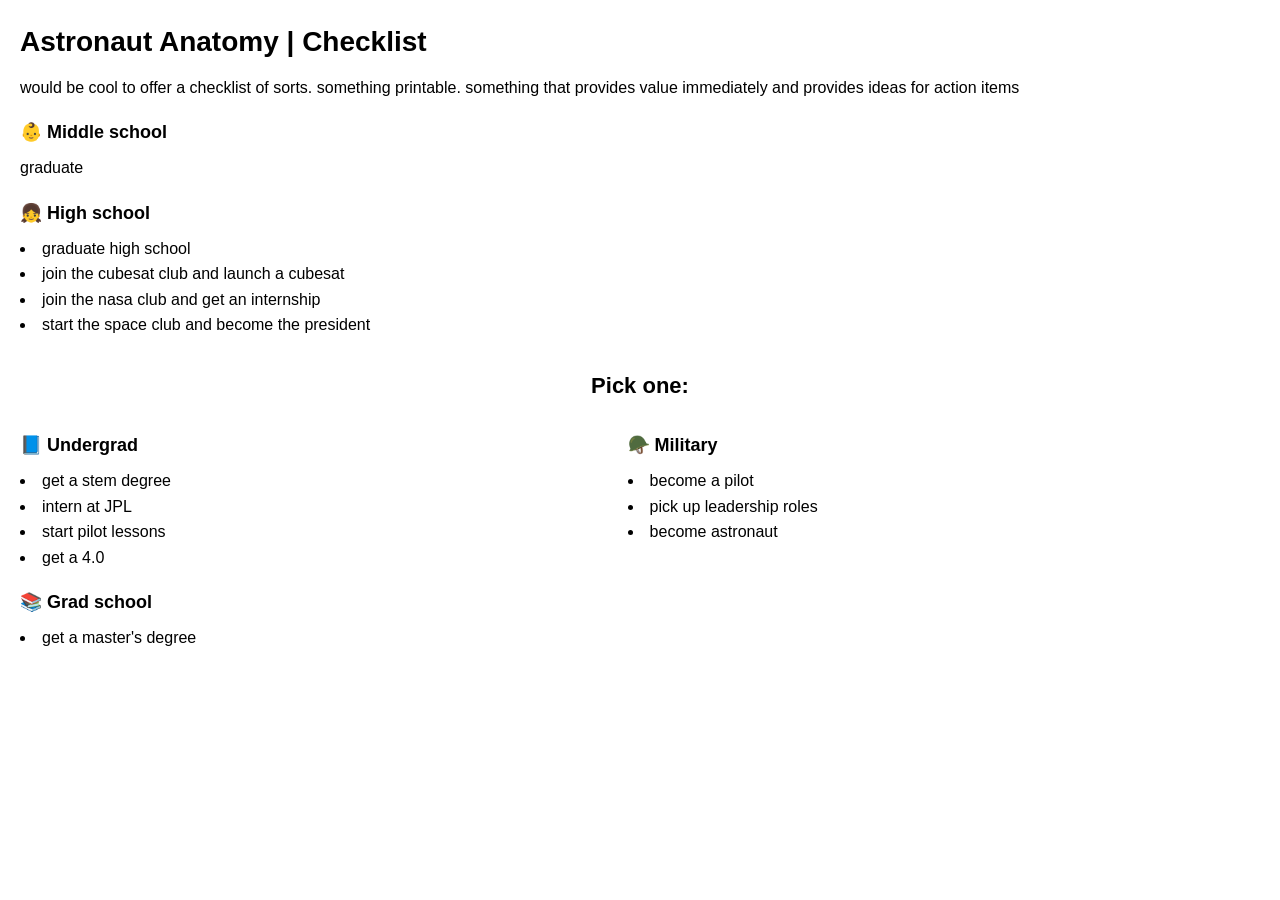
==== checklist.html @ b2e9969a "started checklist" ====
<html>
  <head>
    <meta charset="UTF-8">
    <meta name="viewport" content="width=device-width, initial-scale=1.0">
    <title>Astronaut Anatomy</title>
    <link rel="stylesheet" href="stylesheet.css">

    <style>
      #split {
        display: flex;
        width: 100%
      }
      #left {
        width: 49%
      }
      #right {
        width: 49%;
      }
    </style>
  </head>
    <h1>Astronaut Anatomy | Checklist</h1>
</html>

would be cool to offer a checklist of sorts. something printable. 
something that provides value immediately and provides ideas for action items

<br>
<h3>👶 Middle school</h3>
<p>graduate</p>

<h3>👧 High school</h3>
<li>graduate high school</li>
<li>join the cubesat club and launch a cubesat</li>
<li>join the nasa club and get an internship</li>
<li>start the space club and become the president</li>

<center>
  <h2>Pick one:</h2>
</center>

<div id="split">
  <div id="left">
    <h3>📘 Undergrad</h3>
    <li>get a stem degree</li>
    <li>intern at JPL</li>
    <li>start pilot lessons</li>
    <li>get a 4.0</li>

    <h3>📚 Grad school</h3>
    <li>get a master's degree</li>
  </div>
  <div id="right">
    <h3>🪖 Military</h3>
    <li>become a pilot</li>
    <li>pick up leadership roles</li>
    <li>become astronaut</li>
  </div>
</div>
---- stylesheet.css ----
* {
  box-sizing: border-box;
}

#filters, select {
  font-size: large;
}

body {
  font-family: 'Arial', sans-serif;
  margin: 0;
  padding: 20px;
  background-color: rgb(255, 255, 255);
  color: rgb(0, 0, 0);
  font-size: 16px;
  line-height: 1.6;
}

h1 {
  font-size: 28px;
  margin-bottom: 10px;
}

h2 {
  font-size: 22px;
  margin-top: 30px;
  margin-bottom: 10px;
}

h3 {
  font-size: 18px;
  margin-bottom: 8px;
}

p {
  font-size: 16px;
  margin: 8px 0;
}

em {
  font-style: italic;
}

hr {
  border: none;
  border-top: 1px solid #000;
  margin: 20px 0;
}

table {
  width: 100%;
  border-collapse: collapse;
  font-size: 14px;
}

table th, table td {
  padding: 10px 8px;
  text-align: left;
  border-bottom: 1px solid rgb(100, 100, 100);
}

table th {
  border-bottom: 2px solid #000;
  font-weight: bold;
}

.table-wrapper {
  overflow-x: auto;
  margin-bottom: 20px;
}

.group-section {
  margin-bottom: 50px;
}

@media (max-width: 768px) {
  body {
    padding: 15px;
    font-size: 15px;
  }

  h1 {
    font-size: 24px;
  }

  h2 {
    font-size: 20px;
    margin-top: 25px;
  }

  h3 {
    font-size: 16px;
  }

  p {
    font-size: 15px;
    margin: 6px 0;
  }

  table {
    font-size: 13px;
  }

  table th, table td {
    padding: 8px 6px;
  }

  .table-wrapper {
    overflow-x: auto;
    -webkit-overflow-scrolling: touch;
  }

  .group-section {
    margin-bottom: 40px;
  }
}

@media (max-width: 480px) {
  body {
    padding: 12px;
    font-size: 14px;
  }

  h1 {
    font-size: 20px;
    margin-bottom: 8px;
  }

  h2 {
    font-size: 18px;
    margin-top: 20px;
  }

  h3 {
    font-size: 15px;
    margin-bottom: 6px;
  }

  p {
    font-size: 14px;
    margin: 5px 0;
  }

  table {
    font-size: 12px;
  }

  table th, table td {
    padding: 6px 4px;
  }

  .group-section {
    margin-bottom: 30px;
  }
}

#degreeChart {
  width: 100%;
  max-width: 800px;
  height: 400px;
  display: block;
  margin: 20px auto;
}
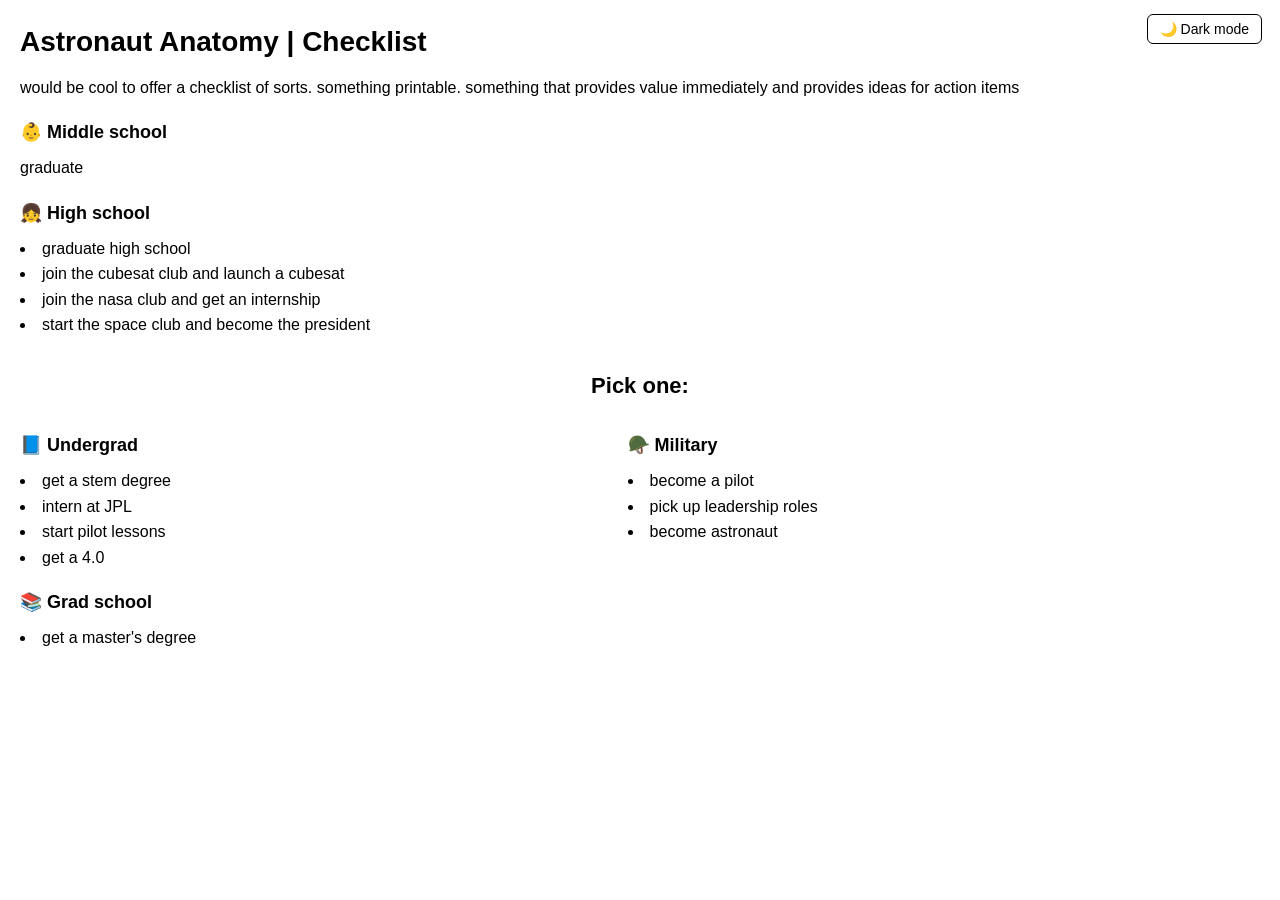
==== commit 433e9180: "Add files via upload" ====
--- a/checklist.html
+++ b/checklist.html
@@ -18,8 +18,11 @@
       }
     </style>
   </head>
+    <button id="dark-mode-toggle">🌙 Dark mode</button>
     <h1>Astronaut Anatomy | Checklist</h1>
 </html>
+
+<script src="darkMode.js"></script>
 
 would be cool to offer a checklist of sorts. something printable. 
 something that provides value immediately and provides ideas for action items
--- a/stylesheet.css
+++ b/stylesheet.css
@@ -1,49 +1,73 @@
-* {
-  box-sizing: border-box;
+:root {
+  --bg: rgb(255, 255, 255);
+  --fg: rgb(0, 0, 0);
+  --fg-muted: rgb(100, 100, 100);
+  --border: #000;
+  --border-row: rgb(100, 100, 100);
+  --select-bg: #fff;
+  --bar-color: #2a6fdb;
+  --bar-label: #000;
 }
 
-#filters, select {
-  font-size: large;
+body.dark-mode {
+  --bg: #0f1117;
+  --fg: #e8eaf0;
+  --fg-muted: #8b95a8;
+  --border: #444;
+  --border-row: #333;
+  --select-bg: #1e2130;
+  --bar-color: #4d9fff;
+  --bar-label: #e8eaf0;
+}
+
+#dark-mode-toggle {
+  position: fixed;
+  top: 14px;
+  right: 18px;
+  z-index: 999;
+  background: var(--select-bg);
+  color: var(--fg);
+  border: 1px solid var(--border);
+  border-radius: 6px;
+  padding: 6px 12px;
+  cursor: pointer;
+  font-size: 14px;
+  transition: background 0.2s, color 0.2s;
+}
+#dark-mode-toggle:hover { opacity: 0.8; }
+
+* { box-sizing: border-box; }
+
+#filters, select { font-size: large; }
+
+select {
+  background-color: var(--select-bg);
+  color: var(--fg);
+  border: 1px solid var(--border);
+  border-radius: 4px;
+  padding: 2px 6px;
 }
 
 body {
   font-family: 'Arial', sans-serif;
   margin: 0;
   padding: 20px;
-  background-color: rgb(255, 255, 255);
-  color: rgb(0, 0, 0);
+  background-color: var(--bg);
+  color: var(--fg);
   font-size: 16px;
   line-height: 1.6;
+  transition: background-color 0.25s, color 0.25s;
 }
 
-h1 {
-  font-size: 28px;
-  margin-bottom: 10px;
-}
-
-h2 {
-  font-size: 22px;
-  margin-top: 30px;
-  margin-bottom: 10px;
-}
-
-h3 {
-  font-size: 18px;
-  margin-bottom: 8px;
-}
-
-p {
-  font-size: 16px;
-  margin: 8px 0;
-}
-
-em {
-  font-style: italic;
-}
+h1 { font-size: 28px; margin-bottom: 10px; }
+h2 { font-size: 22px; margin-top: 30px; margin-bottom: 10px; }
+h3 { font-size: 18px; margin-bottom: 8px; }
+p { font-size: 16px; margin: 8px 0; }
+em { font-style: italic; }
 
 hr {
   border: none;
-  border-top: 1px solid #000;
+  border-top: 1px solid var(--border);
   margin: 20px 0;
 }
 
@@ -56,11 +80,11 @@
 table th, table td {
   padding: 10px 8px;
   text-align: left;
-  border-bottom: 1px solid rgb(100, 100, 100);
+  border-bottom: 1px solid var(--border-row);
 }
 
 table th {
-  border-bottom: 2px solid #000;
+  border-bottom: 2px solid var(--border);
   font-weight: bold;
 }
 
@@ -69,89 +93,29 @@
   margin-bottom: 20px;
 }
 
-.group-section {
-  margin-bottom: 50px;
-}
+.group-section { margin-bottom: 50px; }
 
 @media (max-width: 768px) {
-  body {
-    padding: 15px;
-    font-size: 15px;
-  }
-
-  h1 {
-    font-size: 24px;
-  }
-
-  h2 {
-    font-size: 20px;
-    margin-top: 25px;
-  }
-
-  h3 {
-    font-size: 16px;
-  }
-
-  p {
-    font-size: 15px;
-    margin: 6px 0;
-  }
-
-  table {
-    font-size: 13px;
-  }
-
-  table th, table td {
-    padding: 8px 6px;
-  }
-
-  .table-wrapper {
-    overflow-x: auto;
-    -webkit-overflow-scrolling: touch;
-  }
-
-  .group-section {
-    margin-bottom: 40px;
-  }
+  body { padding: 15px; font-size: 15px; }
+  h1 { font-size: 24px; }
+  h2 { font-size: 20px; margin-top: 25px; }
+  h3 { font-size: 16px; }
+  p { font-size: 15px; margin: 6px 0; }
+  table { font-size: 13px; }
+  table th, table td { padding: 8px 6px; }
+  .table-wrapper { overflow-x: auto; -webkit-overflow-scrolling: touch; }
+  .group-section { margin-bottom: 40px; }
 }
 
 @media (max-width: 480px) {
-  body {
-    padding: 12px;
-    font-size: 14px;
-  }
-
-  h1 {
-    font-size: 20px;
-    margin-bottom: 8px;
-  }
-
-  h2 {
-    font-size: 18px;
-    margin-top: 20px;
-  }
-
-  h3 {
-    font-size: 15px;
-    margin-bottom: 6px;
-  }
-
-  p {
-    font-size: 14px;
-    margin: 5px 0;
-  }
-
-  table {
-    font-size: 12px;
-  }
-
-  table th, table td {
-    padding: 6px 4px;
-  }
-
-  .group-section {
-    margin-bottom: 30px;
-  }
+  body { padding: 12px; font-size: 14px; }
+  h1 { font-size: 20px; margin-bottom: 8px; }
+  h2 { font-size: 18px; margin-top: 20px; }
+  h3 { font-size: 15px; margin-bottom: 6px; }
+  p { font-size: 14px; margin: 5px 0; }
+  table { font-size: 12px; }
+  table th, table td { padding: 6px 4px; }
+  .group-section { margin-bottom: 30px; }
 }
 
 #degreeChart {
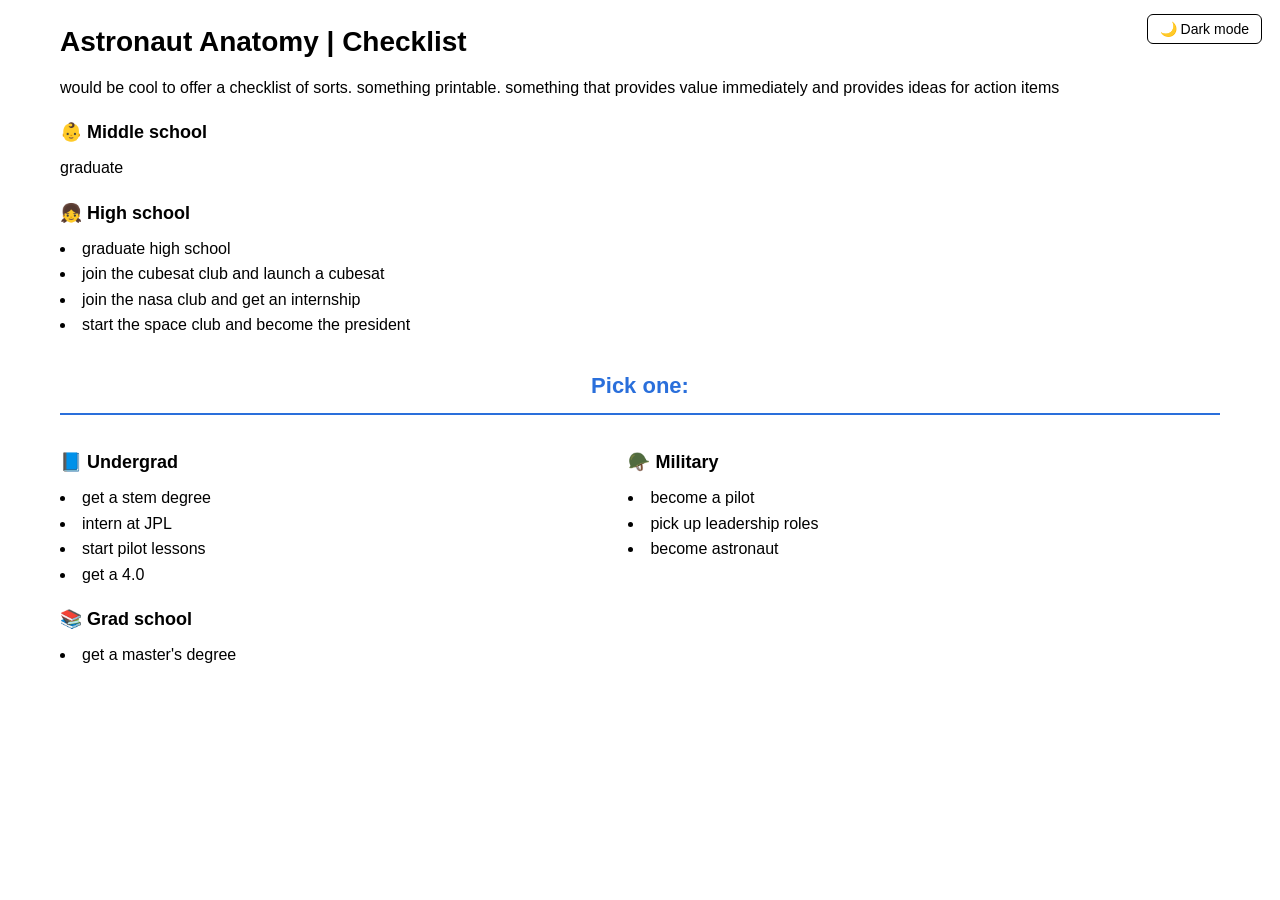
==== commit cbba4099: "V2 updates" ====
--- a/checklist.html
+++ b/checklist.html
@@ -1,61 +1,61 @@
-<html>
-  <head>
-    <meta charset="UTF-8">
-    <meta name="viewport" content="width=device-width, initial-scale=1.0">
-    <title>Astronaut Anatomy</title>
-    <link rel="stylesheet" href="stylesheet.css">
-
-    <style>
-      #split {
-        display: flex;
-        width: 100%
-      }
-      #left {
-        width: 49%
-      }
-      #right {
-        width: 49%;
-      }
-    </style>
-  </head>
-    <button id="dark-mode-toggle">🌙 Dark mode</button>
-    <h1>Astronaut Anatomy | Checklist</h1>
-</html>
-
-<script src="darkMode.js"></script>
-
-would be cool to offer a checklist of sorts. something printable. 
-something that provides value immediately and provides ideas for action items
-
-<br>
-<h3>👶 Middle school</h3>
-<p>graduate</p>
-
-<h3>👧 High school</h3>
-<li>graduate high school</li>
-<li>join the cubesat club and launch a cubesat</li>
-<li>join the nasa club and get an internship</li>
-<li>start the space club and become the president</li>
-
-<center>
-  <h2>Pick one:</h2>
-</center>
-
-<div id="split">
-  <div id="left">
-    <h3>📘 Undergrad</h3>
-    <li>get a stem degree</li>
-    <li>intern at JPL</li>
-    <li>start pilot lessons</li>
-    <li>get a 4.0</li>
-
-    <h3>📚 Grad school</h3>
-    <li>get a master's degree</li>
-  </div>
-  <div id="right">
-    <h3>🪖 Military</h3>
-    <li>become a pilot</li>
-    <li>pick up leadership roles</li>
-    <li>become astronaut</li>
-  </div>
-</div>
+<html>
+  <head>
+    <meta charset="UTF-8">
+    <meta name="viewport" content="width=device-width, initial-scale=1.0">
+    <title>Astronaut Anatomy</title>
+    <link rel="stylesheet" href="stylesheet.css">
+
+    <style>
+      #split {
+        display: flex;
+        width: 100%
+      }
+      #left {
+        width: 49%
+      }
+      #right {
+        width: 49%;
+      }
+    </style>
+  </head>
+    <button id="dark-mode-toggle">🌙 Dark mode</button>
+    <h1>Astronaut Anatomy | Checklist</h1>
+</html>
+
+<script src="darkMode.js"></script>
+
+would be cool to offer a checklist of sorts. something printable. 
+something that provides value immediately and provides ideas for action items
+
+<br>
+<h3>👶 Middle school</h3>
+<p>graduate</p>
+
+<h3>👧 High school</h3>
+<li>graduate high school</li>
+<li>join the cubesat club and launch a cubesat</li>
+<li>join the nasa club and get an internship</li>
+<li>start the space club and become the president</li>
+
+<center>
+  <h2>Pick one:</h2>
+</center>
+
+<div id="split">
+  <div id="left">
+    <h3>📘 Undergrad</h3>
+    <li>get a stem degree</li>
+    <li>intern at JPL</li>
+    <li>start pilot lessons</li>
+    <li>get a 4.0</li>
+
+    <h3>📚 Grad school</h3>
+    <li>get a master's degree</li>
+  </div>
+  <div id="right">
+    <h3>🪖 Military</h3>
+    <li>become a pilot</li>
+    <li>pick up leadership roles</li>
+    <li>become astronaut</li>
+  </div>
+</div>
--- a/stylesheet.css
+++ b/stylesheet.css
@@ -1,127 +1,588 @@
-:root {
-  --bg: rgb(255, 255, 255);
-  --fg: rgb(0, 0, 0);
-  --fg-muted: rgb(100, 100, 100);
-  --border: #000;
-  --border-row: rgb(100, 100, 100);
-  --select-bg: #fff;
-  --bar-color: #2a6fdb;
-  --bar-label: #000;
-}
-
-body.dark-mode {
-  --bg: #0f1117;
-  --fg: #e8eaf0;
-  --fg-muted: #8b95a8;
-  --border: #444;
-  --border-row: #333;
-  --select-bg: #1e2130;
-  --bar-color: #4d9fff;
-  --bar-label: #e8eaf0;
-}
-
-#dark-mode-toggle {
-  position: fixed;
-  top: 14px;
-  right: 18px;
-  z-index: 999;
-  background: var(--select-bg);
-  color: var(--fg);
-  border: 1px solid var(--border);
-  border-radius: 6px;
-  padding: 6px 12px;
-  cursor: pointer;
-  font-size: 14px;
-  transition: background 0.2s, color 0.2s;
-}
-#dark-mode-toggle:hover { opacity: 0.8; }
-
-* { box-sizing: border-box; }
-
-#filters, select { font-size: large; }
-
-select {
-  background-color: var(--select-bg);
-  color: var(--fg);
-  border: 1px solid var(--border);
-  border-radius: 4px;
-  padding: 2px 6px;
-}
-
-body {
-  font-family: 'Arial', sans-serif;
-  margin: 0;
-  padding: 20px;
-  background-color: var(--bg);
-  color: var(--fg);
-  font-size: 16px;
-  line-height: 1.6;
-  transition: background-color 0.25s, color 0.25s;
-}
-
-h1 { font-size: 28px; margin-bottom: 10px; }
-h2 { font-size: 22px; margin-top: 30px; margin-bottom: 10px; }
-h3 { font-size: 18px; margin-bottom: 8px; }
-p { font-size: 16px; margin: 8px 0; }
-em { font-style: italic; }
-
-hr {
-  border: none;
-  border-top: 1px solid var(--border);
-  margin: 20px 0;
-}
-
-table {
-  width: 100%;
-  border-collapse: collapse;
-  font-size: 14px;
-}
-
-table th, table td {
-  padding: 10px 8px;
-  text-align: left;
-  border-bottom: 1px solid var(--border-row);
-}
-
-table th {
-  border-bottom: 2px solid var(--border);
-  font-weight: bold;
-}
-
-.table-wrapper {
-  overflow-x: auto;
-  margin-bottom: 20px;
-}
-
-.group-section { margin-bottom: 50px; }
-
-@media (max-width: 768px) {
-  body { padding: 15px; font-size: 15px; }
-  h1 { font-size: 24px; }
-  h2 { font-size: 20px; margin-top: 25px; }
-  h3 { font-size: 16px; }
-  p { font-size: 15px; margin: 6px 0; }
-  table { font-size: 13px; }
-  table th, table td { padding: 8px 6px; }
-  .table-wrapper { overflow-x: auto; -webkit-overflow-scrolling: touch; }
-  .group-section { margin-bottom: 40px; }
-}
-
-@media (max-width: 480px) {
-  body { padding: 12px; font-size: 14px; }
-  h1 { font-size: 20px; margin-bottom: 8px; }
-  h2 { font-size: 18px; margin-top: 20px; }
-  h3 { font-size: 15px; margin-bottom: 6px; }
-  p { font-size: 14px; margin: 5px 0; }
-  table { font-size: 12px; }
-  table th, table td { padding: 6px 4px; }
-  .group-section { margin-bottom: 30px; }
-}
-
-#degreeChart {
-  width: 100%;
-  max-width: 800px;
-  height: 400px;
-  display: block;
-  margin: 20px auto;
-}
+:root {
+  --bg: rgb(255, 255, 255);
+  --fg: rgb(0, 0, 0);
+  --fg-muted: rgb(100, 100, 100);
+  --border: #000;
+  --border-row: rgb(100, 100, 100);
+  --select-bg: #fff;
+  --bar-color: #2a6fdb;
+  --bar-label: #000;
+}
+
+body.dark-mode {
+  --bg: #0f1117;
+  --fg: #e8eaf0;
+  --fg-muted: #8b95a8;
+  --border: #444;
+  --border-row: #333;
+  --select-bg: #1e2130;
+  --bar-color: #4d9fff;
+  --bar-label: #e8eaf0;
+}
+
+#dark-mode-toggle {
+  position: fixed;
+  top: 14px;
+  right: 18px;
+  z-index: 999;
+  background: var(--select-bg);
+  color: var(--fg);
+  border: 1px solid var(--border);
+  border-radius: 6px;
+  padding: 6px 12px;
+  cursor: pointer;
+  font-size: 14px;
+  transition: background 0.2s, color 0.2s;
+}
+#dark-mode-toggle:hover { opacity: 0.8; }
+
+* { box-sizing: border-box; }
+
+#filters, select { font-size: large; }
+
+#filters {
+  background-color: rgba(42, 111, 219, 0.08);
+  border-left: 4px solid var(--bar-color);
+  border-radius: 4px;
+  padding: 20px;
+  margin: 25px 0;
+}
+
+#filters h2 {
+  margin-top: 0;
+  padding-top: 0;
+  border-bottom: none;
+  color: var(--fg);
+}
+
+.filter-group {
+  display: flex;
+  flex-direction: column;
+  gap: 15px;
+  margin-bottom: 0;
+}
+
+.filter-group label {
+  display: flex;
+  flex-direction: column;
+  gap: 6px;
+  font-weight: 500;
+}
+
+.filter-group select {
+  padding: 10px 10px;
+  font-size: 15px;
+  border-radius: 4px;
+}
+
+select {
+  background-color: var(--select-bg);
+  color: var(--fg);
+  border: 1px solid var(--border);
+  border-radius: 4px;
+  padding: 2px 6px;
+}
+
+a {
+  color: var(--bar-color);
+  text-decoration: none;
+  transition: opacity 0.2s;
+}
+
+a:hover {
+  opacity: 0.8;
+  text-decoration: underline;
+}
+
+body {
+  font-family: 'Arial', sans-serif;
+  margin: 0;
+  padding: 20px;
+  background-color: var(--bg);
+  color: var(--fg);
+  font-size: 16px;
+  line-height: 1.6;
+  transition: background-color 0.25s, color 0.25s;
+  max-width: 1200px;
+  margin: 0 auto;
+}
+
+h1 { font-size: 28px; margin-bottom: 10px; margin-top: 0; }
+h2 { 
+  font-size: 22px; 
+  margin-top: 30px; 
+  margin-bottom: 15px;
+  padding-bottom: 10px;
+  border-bottom: 2px solid var(--bar-color);
+  color: var(--bar-color);
+}
+h3 { font-size: 18px; margin-bottom: 8px; }
+p { font-size: 16px; margin: 8px 0; }
+em { font-style: italic; }
+
+hr {
+  border: none;
+  border-top: 1px solid var(--border);
+  margin: 20px 0;
+}
+
+#key_metrics {
+  background-color: rgba(42, 111, 219, 0.08);
+  border-left: 4px solid var(--bar-color);
+  border-radius: 4px;
+  padding: 20px;
+  margin: 20px 0;
+}
+
+#key_metrics h1 {
+  margin-top: 0;
+  color: var(--bar-color);
+}
+
+#key_metrics pre {
+  margin: 15px 0 0 0;
+  padding: 15px;
+  background-color: var(--bg);
+  border: 1px solid var(--border-row);
+  border-radius: 4px;
+  font-size: 13px;
+  line-height: 1.8;
+  overflow-x: auto;
+}
+
+table {
+  width: 100%;
+  border-collapse: collapse;
+  font-size: 14px;
+}
+
+table th, table td {
+  padding: 12px 10px;
+  text-align: left;
+  border-bottom: 1px solid var(--border-row);
+}
+
+table th {
+  border-bottom: 2px solid var(--bar-color);
+  font-weight: bold;
+  background-color: rgba(42, 111, 219, 0.1);
+  color: var(--bar-color);
+}
+
+table tbody tr:hover {
+  background-color: rgba(42, 111, 219, 0.05);
+}
+
+table a {
+  color: var(--bar-color);
+  text-decoration: none;
+}
+
+table a:hover {
+  text-decoration: underline;
+}
+
+.table-wrapper {
+  overflow-x: auto;
+  margin-bottom: 20px;
+}
+
+.section {
+  margin: 50px 0;
+  padding: 0;
+  border-top: 2px solid var(--border);
+}
+
+.section:first-of-type {
+  border-top: none;
+}
+
+.section h2 {
+  margin-top: 0;
+  padding-top: 20px;
+}
+
+.chart-section {
+  margin: 30px 0;
+  padding: 25px;
+  background-color: rgba(42, 111, 219, 0.06);
+  border: 1px solid rgba(42, 111, 219, 0.2);
+  border-radius: 6px;
+  transition: background-color 0.2s;
+}
+
+.chart-section h3 {
+  margin-top: 0;
+  padding-bottom: 10px;
+  border-bottom: 1px solid rgba(42, 111, 219, 0.3);
+  color: var(--bar-color);
+}
+
+.chart-section:hover {
+  background-color: rgba(42, 111, 219, 0.08);
+}
+
+.instructions {
+  color: var(--fg-muted);
+  font-style: italic;
+  font-size: 14px;
+}
+
+.stat-card {
+  background: linear-gradient(135deg, rgba(42, 111, 219, 0.12) 0%, rgba(42, 111, 219, 0.06) 100%);
+  border: 2px solid var(--bar-color);
+  border-radius: 8px;
+  padding: 35px;
+  margin: 35px 0;
+  text-align: center;
+  box-shadow: 0 4px 12px rgba(42, 111, 219, 0.08);
+  transition: transform 0.2s, box-shadow 0.2s;
+}
+
+.stat-card:hover {
+  transform: translateY(-2px);
+  box-shadow: 0 6px 16px rgba(42, 111, 219, 0.12);
+}
+
+.selectivity-content {
+  display: flex;
+  flex-direction: column;
+  gap: 14px;
+}
+
+.selectivity-label {
+  font-size: 13px;
+  color: var(--fg-muted);
+  font-weight: 600;
+  letter-spacing: 1.2px;
+  text-transform: uppercase;
+  margin: 0;
+}
+
+.selectivity-stat {
+  font-size: 32px;
+  font-weight: bold;
+  margin: 0;
+  color: var(--bar-color);
+  line-height: 1.3;
+}
+
+.selectivity-stat strong {
+  font-size: 48px;
+  color: var(--bar-color);
+  display: block;
+  margin: 8px 0;
+}
+
+.selectivity-details {
+  font-size: 14px;
+  color: var(--fg-muted);
+  margin: 0;
+  font-weight: 500;
+}
+
+.degree-list {
+  margin: 15px 0;
+}
+
+.degree-table {
+  width: 100%;
+  max-width: 500px;
+  border-collapse: collapse;
+  font-size: 14px;
+  margin-top: 15px;
+  margin-left: auto;
+  margin-right: auto;
+}
+
+.degree-table th,
+.degree-table td {
+  padding: 12px 14px;
+  text-align: left;
+  border-bottom: 1px solid var(--border-row);
+}
+
+.degree-table th {
+  border-bottom: 2px solid var(--bar-color);
+  font-weight: bold;
+  background-color: rgba(42, 111, 219, 0.12);
+  color: var(--bar-color);
+}
+
+.degree-table tbody tr:hover {
+  background-color: rgba(42, 111, 219, 0.08);
+}
+
+.group-section {
+  margin-bottom: 20px;
+  border: 1px solid var(--border-row);
+  border-radius: 6px;
+  overflow: hidden;
+  background-color: var(--bg);
+  transition: box-shadow 0.2s, border-color 0.2s;
+}
+
+.group-section:hover {
+  border-color: var(--bar-color);
+  box-shadow: 0 2px 8px rgba(42, 111, 219, 0.1);
+}
+
+.group-section h3 {
+  margin: 0;
+  padding: 16px 18px;
+  background-color: rgba(42, 111, 219, 0.12);
+  cursor: pointer;
+  user-select: none;
+  display: flex;
+  justify-content: space-between;
+  align-items: center;
+  font-size: 16px;
+  transition: background-color 0.2s;
+}
+
+.group-section h3:hover {
+  background-color: rgba(42, 111, 219, 0.18);
+}
+
+.group-section h3::after {
+  content: '▼';
+  font-size: 11px;
+  transition: transform 0.2s ease;
+  flex-shrink: 0;
+  margin-left: 12px;
+}
+
+.group-section h3.collapsed::after {
+  transform: rotate(-90deg);
+}
+
+.group-section .table-wrapper {
+  display: block;
+  padding: 0 18px 18px 18px;
+  max-height: 800px;
+  overflow-y: auto;
+}
+
+.group-section.collapsed .table-wrapper {
+  display: none;
+}
+
+@media (max-width: 768px) {
+  body { 
+    padding: 15px; 
+    font-size: 15px; 
+  }
+  
+  h1 { font-size: 24px; margin-bottom: 8px; }
+  h2 { 
+    font-size: 20px; 
+    margin-top: 25px; 
+    margin-bottom: 12px;
+    padding-bottom: 8px;
+  }
+  h3 { font-size: 16px; margin-bottom: 6px; }
+  p { font-size: 15px; margin: 5px 0; }
+  
+  #filters {
+    padding: 15px;
+    margin: 20px 0;
+  }
+  
+  .filter-group { gap: 12px; }
+  .filter-group label { font-size: 14px; }
+  .filter-group select { padding: 8px 8px; font-size: 14px; }
+  
+  .section { margin: 35px 0; }
+  
+  table { font-size: 13px; }
+  table th, table td { padding: 10px 8px; }
+  
+  .chart-section { 
+    padding: 18px; 
+    margin: 20px 0; 
+  }
+  
+  .chart-section h3 { 
+    font-size: 15px; 
+    padding-bottom: 8px;
+  }
+  
+  .degree-table { 
+    max-width: 100%; 
+    font-size: 13px;
+  }
+  .degree-table th, .degree-table td { 
+    padding: 10px 8px; 
+  }
+  
+  .group-section { margin-bottom: 25px; }
+  .group-section h3 { 
+    padding: 14px 14px; 
+    font-size: 15px;
+  }
+  .group-section .table-wrapper { 
+    padding: 0 14px 14px 14px; 
+  }
+  
+  .stat-card { 
+    padding: 25px; 
+    margin: 25px 0;
+  }
+  .selectivity-stat { font-size: 26px; }
+  .selectivity-stat strong { font-size: 36px; }
+  .selectivity-label { font-size: 12px; }
+  .selectivity-details { font-size: 13px; }
+  
+  #degreeChart { height: 320px; }
+  
+  .table-wrapper { margin-bottom: 15px; }
+}
+
+@media (max-width: 480px) {
+  body { 
+    padding: 12px; 
+    font-size: 14px; 
+    max-width: 100%;
+  }
+  
+  #dark-mode-toggle {
+    top: 10px;
+    right: 12px;
+    padding: 5px 10px;
+    font-size: 12px;
+  }
+  
+  h1 { 
+    font-size: 20px; 
+    margin-bottom: 6px; 
+  }
+  h2 { 
+    font-size: 18px; 
+    margin-top: 18px; 
+    margin-bottom: 10px;
+    padding-bottom: 6px;
+  }
+  h3 { font-size: 15px; margin-bottom: 5px; }
+  p { font-size: 14px; margin: 4px 0; }
+  
+  #filters {
+    padding: 12px;
+    margin: 15px 0;
+  }
+  
+  #filters h2 {
+    font-size: 17px;
+    margin: 0 0 12px 0;
+    padding: 0 0 6px 0;
+  }
+  
+  .filter-group { gap: 10px; }
+  .filter-group label { 
+    font-size: 13px; 
+    gap: 4px;
+  }
+  .filter-group select { 
+    padding: 7px 8px; 
+    font-size: 13px;
+  }
+  
+  .section { 
+    margin: 25px 0; 
+    padding: 0;
+  }
+  
+  table { font-size: 12px; }
+  table th, table td { padding: 8px 6px; }
+  
+  .chart-section { 
+    padding: 12px; 
+    margin: 15px 0; 
+  }
+  
+  .chart-section h3 { 
+    font-size: 14px; 
+    padding-bottom: 6px;
+    margin: 0 0 10px 0;
+  }
+  
+  .degree-table { 
+    font-size: 12px; 
+    max-width: 100%; 
+    margin-top: 10px;
+  }
+  .degree-table th, .degree-table td { 
+    padding: 8px 6px; 
+  }
+  
+  .group-section { margin-bottom: 15px; }
+  .group-section h3 { 
+    padding: 12px 12px; 
+    font-size: 14px;
+  }
+  .group-section .table-wrapper { 
+    padding: 0 12px 12px 12px; 
+  }
+  
+  .stat-card { 
+    padding: 15px; 
+    margin: 18px 0;
+    border-radius: 6px;
+  }
+  .selectivity-label { 
+    font-size: 11px; 
+    letter-spacing: 0.8px;
+  }
+  .selectivity-stat { 
+    font-size: 18px; 
+    line-height: 1.2;
+  }
+  .selectivity-stat strong { 
+    font-size: 26px; 
+    margin: 6px 0;
+  }
+  .selectivity-details { font-size: 12px; }
+  
+  #degreeChart { 
+    height: 280px; 
+    margin: 15px 0;
+  }
+  
+  #militaryBranchViewer {
+    margin: 15px 0;
+  }
+  
+  .table-wrapper { 
+    margin-bottom: 10px;
+    padding: 0;
+  }
+  
+  .instructions {
+    font-size: 12px;
+    margin: 10px 0;
+  }
+}
+
+#degreeChart {
+  width: 100%;
+  max-width: 800px;
+  height: 400px;
+  display: block;
+  margin: 20px auto;
+  border-radius: 4px;
+}
+
+#militaryBranchViewer {
+  width: 100%;
+  height: auto;
+  display: block;
+  margin: 20px 0;
+}
+
+#militaryBranchViewer canvas {
+  width: 100%;
+  height: auto;
+  display: block;
+  max-width: 800px;
+  margin: 0 auto;
+  border-radius: 4px;
+}
